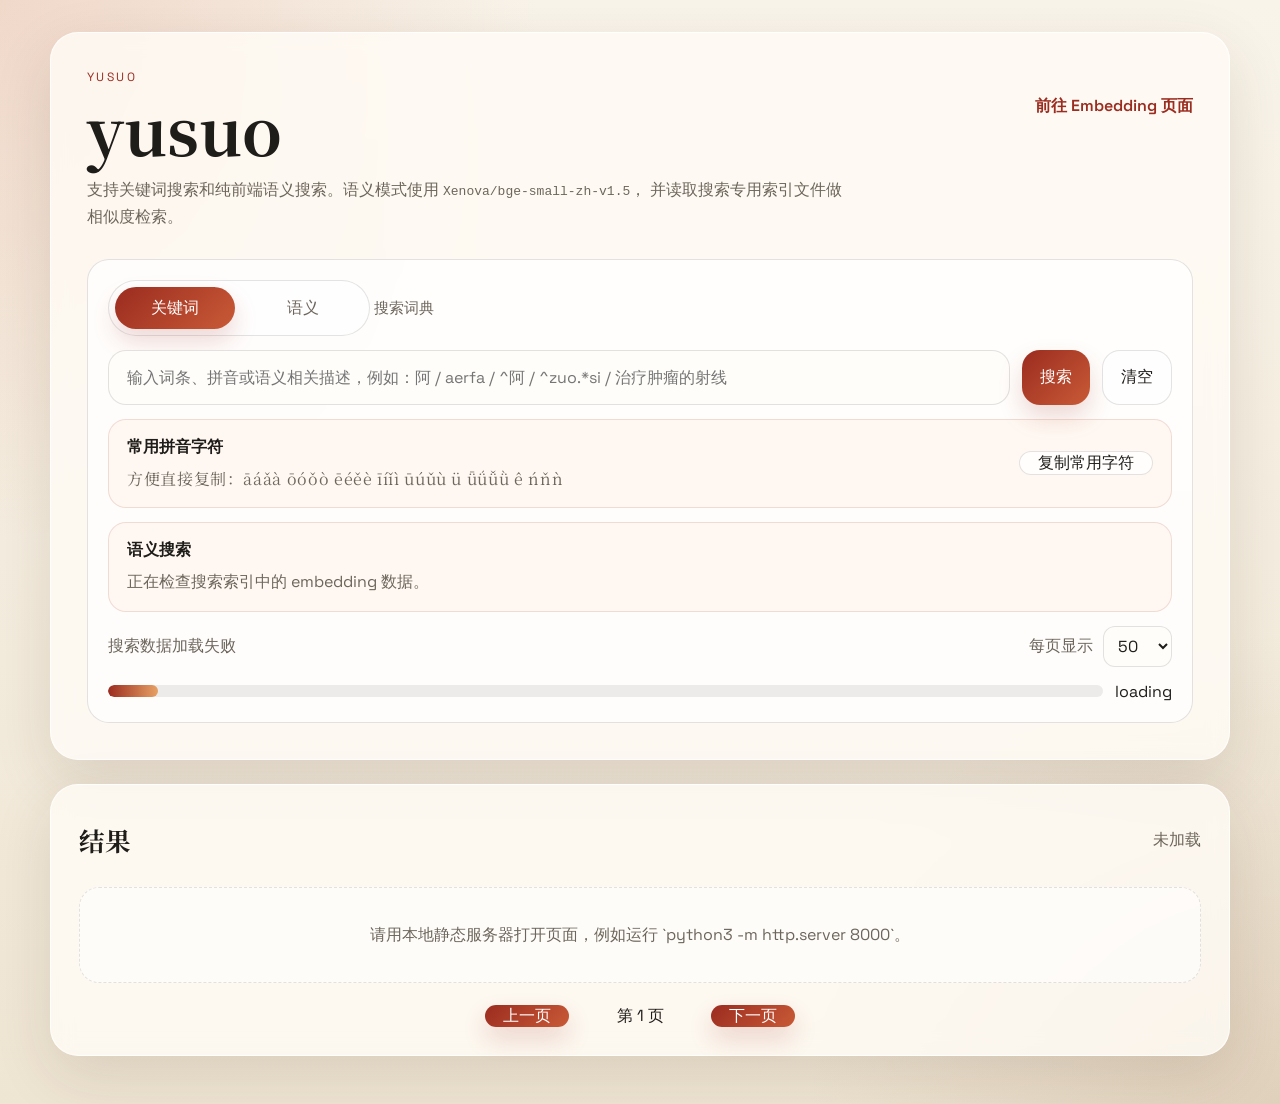
==== index.html @ 74fe1eaa "Initial yusuo dictionary frontend" ====
<!doctype html>
<html lang="zh-CN">
<head>
  <meta charset="UTF-8">
  <meta name="viewport" content="width=device-width, initial-scale=1.0">
  <title>yusuo</title>
  <link rel="preconnect" href="https://fonts.googleapis.com">
  <link rel="preconnect" href="https://fonts.gstatic.com" crossorigin>
  <link href="https://fonts.googleapis.com/css2?family=Noto+Serif+SC:wght@400;600;700&family=Space+Grotesk:wght@400;500;700&display=swap" rel="stylesheet">
  <link rel="stylesheet" href="./assets/styles.css">
</head>
<body>
  <main class="app-shell">
    <section class="hero">
      <p class="eyebrow">yusuo</p>
      <div class="page-head">
        <div>
      <h1>yusuo</h1>
      <p class="hero-copy">
        支持关键词搜索和纯前端语义搜索。语义模式使用 <code>Xenova/bge-small-zh-v1.5</code>，
        并读取搜索专用索引文件做相似度检索。
      </p>
        </div>
        <a class="text-link" href="./embedding.html">前往 Embedding 页面</a>
      </div>

      <div class="search-panel">
        <div class="mode-switch" role="tablist" aria-label="搜索模式">
          <button id="keywordModeButton" class="mode-button is-active" type="button">关键词</button>
          <button id="semanticModeButton" class="mode-button" type="button">语义</button>
        </div>

        <label class="search-label" for="searchInput">搜索词典</label>
        <div class="search-row">
          <input id="searchInput" type="search" placeholder="输入词条、拼音或语义相关描述，例如：阿 / aerfa / ^阿 / ^zuo.*si / 治疗肿瘤的射线" autocomplete="off">
          <button id="searchButton" type="button">搜索</button>
          <button id="clearButton" type="button" class="ghost-button">清空</button>
        </div>

        <div class="semantic-panel pinyin-helper-panel">
          <div class="semantic-copy">
            <strong>常用拼音字符</strong>
            <p>方便直接复制：āáǎà ōóǒò ēéěè īíǐì ūúǔù ü ǖǘǚǜ ê ńňǹ</p>
          </div>
          <div class="generator-actions">
            <button id="copyPinyinCharsButton" type="button" class="ghost-button">复制常用字符</button>
          </div>
        </div>

        <div class="semantic-panel">
          <div class="semantic-copy">
            <strong>语义搜索</strong>
            <p id="semanticStatus">正在检查搜索索引中的 embedding 数据。</p>
          </div>
        </div>

        <div class="toolbar">
          <span id="statusText">正在准备数据…</span>
          <label class="limit-picker" for="limitSelect">
            <span>每页显示</span>
            <select id="limitSelect">
              <option value="20">20</option>
              <option value="50" selected>50</option>
              <option value="100">100</option>
            </select>
          </label>
        </div>

        <div class="progress-wrap">
          <div class="progress-bar">
            <div id="progressFill" class="progress-fill"></div>
          </div>
          <span id="progressText">0%</span>
        </div>
      </div>
    </section>

    <section class="results-panel">
      <div class="results-head">
        <h2>结果</h2>
        <p id="resultMeta">等待加载…</p>
      </div>
      <div id="results" class="results"></div>
      <div class="pagination">
        <button id="prevButton" type="button">上一页</button>
        <span id="pageInfo">第 1 页</span>
        <button id="nextButton" type="button">下一页</button>
      </div>
    </section>
  </main>

  <template id="resultTemplate">
    <article class="card">
      <div class="card-top">
        <div>
          <h3 class="headword"></h3>
          <div class="pinyin-group">
            <span class="pinyin-tone"></span>
            <span class="pinyin-plain"></span>
          </div>
        </div>
        <span class="score-badge"></span>
      </div>
      <p class="definition"></p>
    </article>
  </template>

  <script src="./assets/app.js?v=20260331-9"></script>
</body>
</html>
---- assets/styles.css ----
:root {
  --bg: #f7f1e6;
  --paper: rgba(255, 252, 246, 0.82);
  --ink: #1f1d1a;
  --muted: #6d665c;
  --accent: #9b2c20;
  --accent-soft: #c95a36;
  --line: rgba(31, 29, 26, 0.12);
  --shadow: 0 20px 60px rgba(60, 34, 20, 0.12);
}

* {
  box-sizing: border-box;
}

body {
  margin: 0;
  min-height: 100vh;
  color: var(--ink);
  font-family: "Space Grotesk", sans-serif;
  background:
    radial-gradient(circle at top left, rgba(201, 90, 54, 0.18), transparent 32%),
    radial-gradient(circle at bottom right, rgba(139, 92, 54, 0.15), transparent 28%),
    linear-gradient(180deg, #f9f4ea 0%, #efe5d3 100%);
}

.app-shell {
  width: min(1180px, calc(100vw - 32px));
  margin: 0 auto;
  padding: 32px 0 48px;
}

.page-head {
  display: flex;
  align-items: flex-start;
  justify-content: space-between;
  gap: 20px;
}

.text-link {
  color: var(--accent);
  text-decoration: none;
  font-weight: 600;
}

.text-link:hover {
  text-decoration: underline;
}

.hero,
.results-panel {
  background: var(--paper);
  backdrop-filter: blur(10px);
  border: 1px solid rgba(255, 255, 255, 0.75);
  border-radius: 28px;
  box-shadow: var(--shadow);
}

.hero {
  padding: 36px;
}

.eyebrow {
  margin: 0 0 10px;
  text-transform: uppercase;
  letter-spacing: 0.2em;
  font-size: 12px;
  color: var(--accent);
}

h1,
h2,
.headword {
  font-family: "Noto Serif SC", serif;
}

h1 {
  margin: 0;
  font-size: clamp(2.1rem, 5vw, 4rem);
  line-height: 1.05;
}

.hero-copy {
  max-width: 760px;
  margin: 14px 0 0;
  color: var(--muted);
  line-height: 1.7;
}

.mini-note {
  margin: 0;
  max-width: none;
}

.search-panel {
  margin-top: 28px;
  padding: 20px;
  border-radius: 22px;
  background: rgba(255, 255, 255, 0.72);
  border: 1px solid var(--line);
}

.search-label,
.limit-picker span,
#statusText,
#resultMeta,
.definition,
.pinyin-plain {
  color: var(--muted);
}

.search-label {
  display: inline-block;
  margin-bottom: 10px;
  font-size: 0.92rem;
}

.search-row {
  display: grid;
  grid-template-columns: 1fr auto auto;
  gap: 12px;
}

input,
select,
button {
  font: inherit;
}

input,
textarea,
select {
  border: 1px solid var(--line);
  background: #fffdfa;
  color: var(--ink);
}

input {
  width: 100%;
  padding: 16px 18px;
  border-radius: 18px;
  outline: none;
}

input:focus,
textarea:focus,
select:focus {
  border-color: rgba(155, 44, 32, 0.45);
  box-shadow: 0 0 0 4px rgba(155, 44, 32, 0.1);
}

textarea {
  width: 100%;
  padding: 16px 18px;
  border-radius: 18px;
  outline: none;
  resize: vertical;
  min-height: 120px;
}

button {
  border: none;
  border-radius: 18px;
  padding: 0 18px;
  color: #fff;
  background: linear-gradient(135deg, var(--accent) 0%, var(--accent-soft) 100%);
  cursor: pointer;
  transition: transform 160ms ease, box-shadow 160ms ease, opacity 160ms ease;
  box-shadow: 0 12px 24px rgba(155, 44, 32, 0.18);
}

.ghost-button {
  color: var(--ink);
  background: rgba(255, 255, 255, 0.8);
  box-shadow: none;
  border: 1px solid var(--line);
}

button:hover:not(:disabled) {
  transform: translateY(-1px);
}

button:disabled {
  cursor: not-allowed;
  opacity: 0.5;
  box-shadow: none;
}

.toolbar,
.results-head,
.card-top,
.pagination {
  display: flex;
  align-items: center;
  justify-content: space-between;
  gap: 16px;
}

.toolbar {
  margin-top: 14px;
  flex-wrap: wrap;
}

.mode-switch {
  display: inline-flex;
  gap: 8px;
  margin-bottom: 14px;
  padding: 6px;
  border-radius: 999px;
  background: rgba(255, 255, 255, 0.72);
  border: 1px solid var(--line);
}

.mode-button {
  min-width: 120px;
  padding: 10px 14px;
  border-radius: 999px;
  background: transparent;
  color: var(--muted);
  box-shadow: none;
}

.mode-button.is-active {
  color: #fff;
  background: linear-gradient(135deg, var(--accent) 0%, var(--accent-soft) 100%);
  box-shadow: 0 12px 24px rgba(155, 44, 32, 0.18);
}

.semantic-panel {
  display: flex;
  align-items: center;
  justify-content: space-between;
  gap: 18px;
  margin-top: 14px;
  padding: 16px 18px;
  border-radius: 18px;
  background: rgba(255, 248, 241, 0.9);
  border: 1px solid rgba(155, 44, 32, 0.14);
}

.semantic-copy p {
  margin: 8px 0 0;
  line-height: 1.6;
  color: var(--muted);
}

.pinyin-helper-panel .semantic-copy p {
  font-family: "Noto Serif SC", serif;
  letter-spacing: 0.04em;
  word-break: break-word;
}

.limit-picker {
  display: flex;
  align-items: center;
  gap: 10px;
}

select {
  padding: 8px 10px;
  border-radius: 12px;
}

.results-panel {
  margin-top: 24px;
  padding: 28px;
}

.results-head h2 {
  margin: 0;
  font-size: 1.6rem;
}

.results {
  margin-top: 20px;
  display: grid;
  gap: 14px;
}

.form-panel,
.output-stack {
  display: grid;
  gap: 16px;
}

.generator-grid {
  display: grid;
  grid-template-columns: repeat(3, minmax(0, 1fr));
  gap: 14px;
}

.field {
  display: grid;
  gap: 8px;
}

.field span {
  color: var(--muted);
  font-size: 0.92rem;
}

.field-full {
  grid-column: 1 / -1;
}

.generator-actions {
  display: flex;
  flex-wrap: wrap;
  gap: 10px;
}

.progress-wrap {
  display: flex;
  align-items: center;
  gap: 12px;
  margin-top: 14px;
}

.progress-bar {
  flex: 1;
  height: 12px;
  overflow: hidden;
  border-radius: 999px;
  background: rgba(31, 29, 26, 0.08);
}

.progress-fill {
  width: 0;
  height: 100%;
  border-radius: inherit;
  background: linear-gradient(90deg, var(--accent) 0%, #e7a164 100%);
  transition: width 180ms ease;
}

.card {
  padding: 18px 20px;
  border-radius: 20px;
  background: rgba(255, 255, 255, 0.78);
  border: 1px solid var(--line);
}

.card-top {
  align-items: flex-start;
}

.score-badge {
  min-width: 94px;
  padding: 8px 10px;
  border-radius: 999px;
  text-align: center;
  font-size: 0.84rem;
  color: var(--accent);
  background: rgba(155, 44, 32, 0.08);
  border: 1px solid rgba(155, 44, 32, 0.14);
}

.headword {
  margin: 0;
  font-size: 1.45rem;
}

.pinyin-group {
  display: flex;
  flex-wrap: wrap;
  gap: 10px;
  justify-content: flex-end;
  text-align: right;
}

.pinyin-tone {
  font-weight: 700;
  color: var(--accent);
}

.definition {
  margin: 12px 0 0;
  line-height: 1.75;
}

.empty-state {
  padding: 36px 20px;
  text-align: center;
  border-radius: 20px;
  border: 1px dashed var(--line);
  color: var(--muted);
  background: rgba(255, 255, 255, 0.55);
}

.pagination {
  margin-top: 22px;
  justify-content: center;
}

#pageInfo {
  min-width: 110px;
  text-align: center;
}

@media (max-width: 720px) {
  .app-shell {
    width: min(100vw - 20px, 100%);
    padding-top: 20px;
  }

  .hero,
  .results-panel {
    padding: 18px;
    border-radius: 22px;
  }

  .search-row {
    grid-template-columns: 1fr;
  }

  .page-head,
  .generator-grid {
    grid-template-columns: 1fr;
    flex-direction: column;
  }

  .semantic-panel {
    flex-direction: column;
    align-items: stretch;
  }

  .card-top {
    flex-direction: column;
  }

  .pinyin-group {
    justify-content: flex-start;
    text-align: left;
  }
}
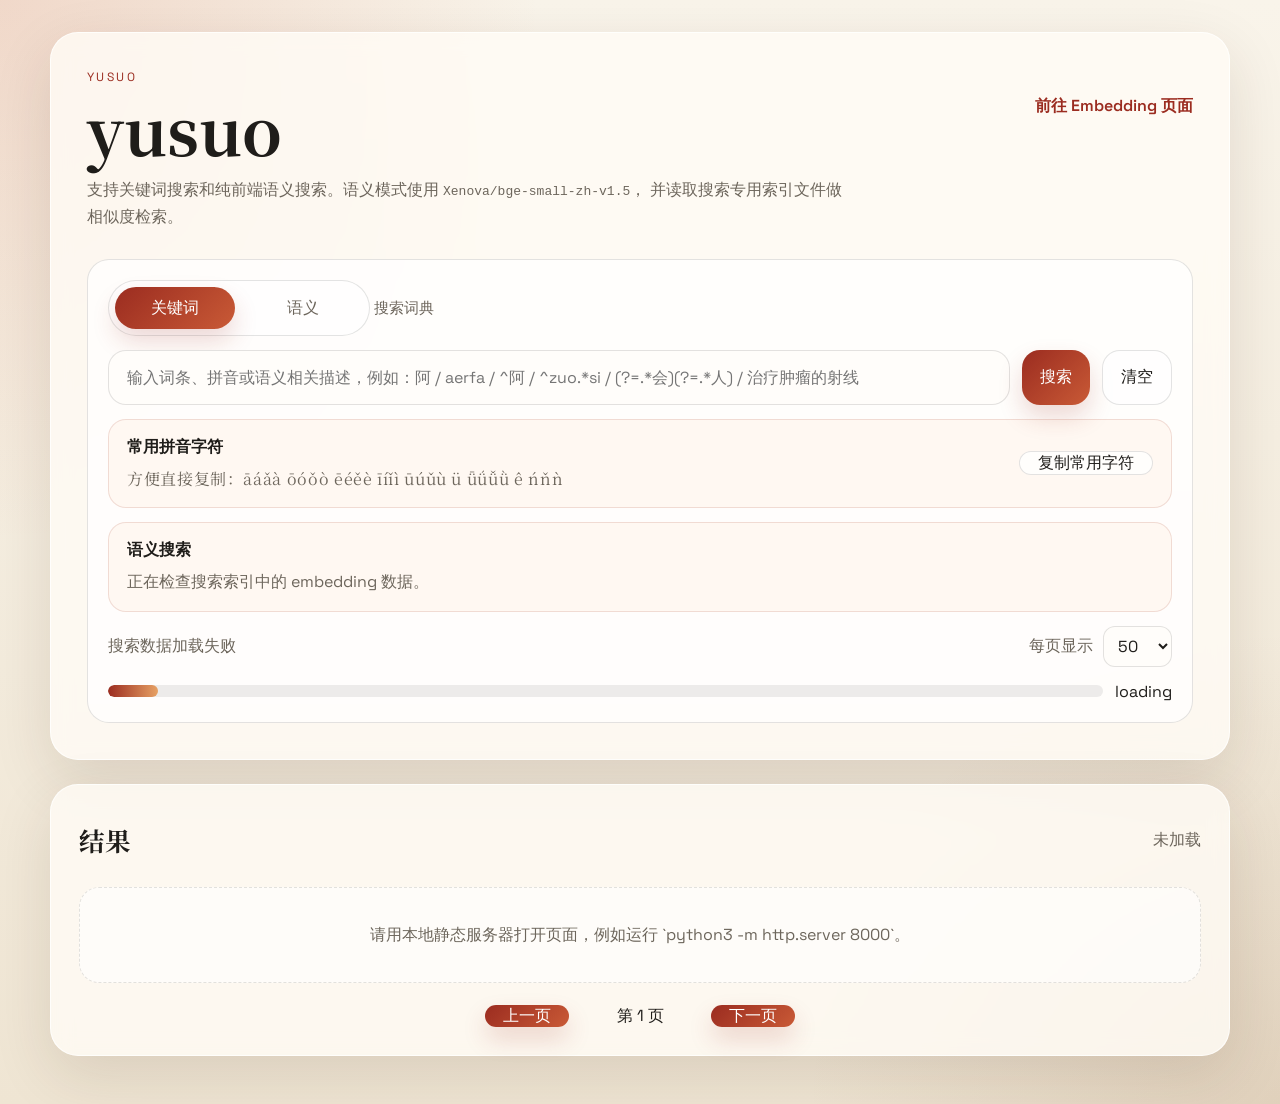
==== commit 8f90e191: "Update regex search placeholder example" ====
--- a/index.html
+++ b/index.html
@@ -32,7 +32,7 @@
 
         <label class="search-label" for="searchInput">搜索词典</label>
         <div class="search-row">
-          <input id="searchInput" type="search" placeholder="输入词条、拼音或语义相关描述，例如：阿 / aerfa / ^阿 / ^zuo.*si / 治疗肿瘤的射线" autocomplete="off">
+          <input id="searchInput" type="search" placeholder="输入词条、拼音或语义相关描述，例如：阿 / aerfa / ^阿 / ^zuo.*si / (?=.*会)(?=.*人) / 治疗肿瘤的射线" autocomplete="off">
           <button id="searchButton" type="button">搜索</button>
           <button id="clearButton" type="button" class="ghost-button">清空</button>
         </div>
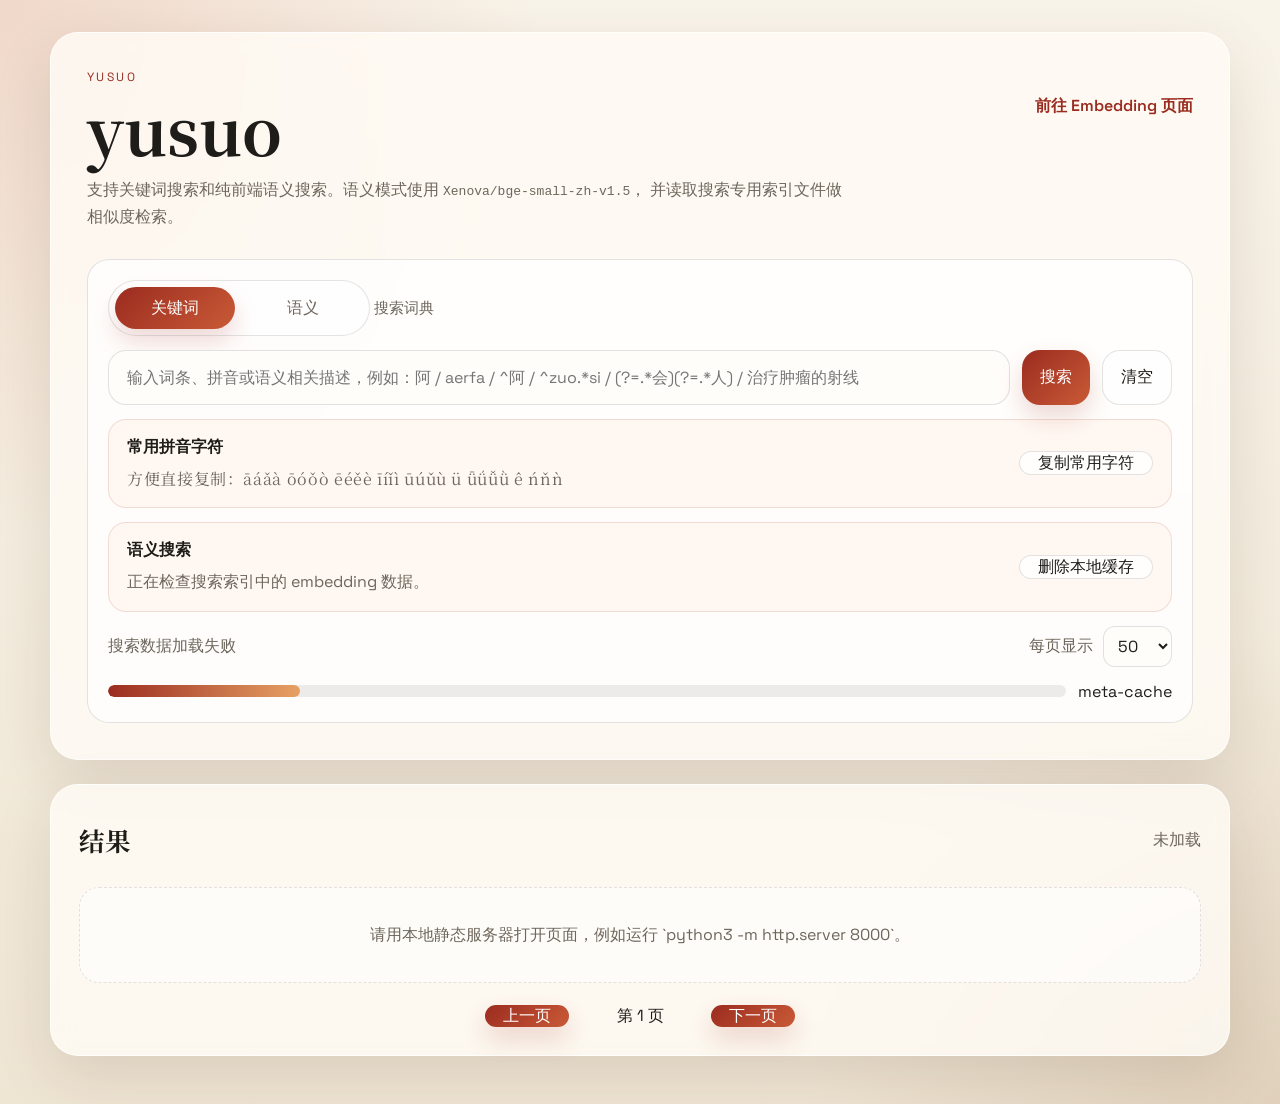
==== commit ff8cfb63: "对数据做本地缓存" ====
--- a/index.html
+++ b/index.html
@@ -15,11 +15,11 @@
       <p class="eyebrow">yusuo</p>
       <div class="page-head">
         <div>
-      <h1>yusuo</h1>
-      <p class="hero-copy">
-        支持关键词搜索和纯前端语义搜索。语义模式使用 <code>Xenova/bge-small-zh-v1.5</code>，
-        并读取搜索专用索引文件做相似度检索。
-      </p>
+          <h1>yusuo</h1>
+          <p class="hero-copy">
+            支持关键词搜索和纯前端语义搜索。语义模式使用 <code>Xenova/bge-small-zh-v1.5</code>，
+            并读取搜索专用索引文件做相似度检索。
+          </p>
         </div>
         <a class="text-link" href="./embedding.html">前往 Embedding 页面</a>
       </div>
@@ -51,6 +51,11 @@
           <div class="semantic-copy">
             <strong>语义搜索</strong>
             <p id="semanticStatus">正在检查搜索索引中的 embedding 数据。</p>
+          </div>
+          <div class="generator-actions">
+            <button id="clearEmbeddingCacheButton" type="button" class="ghost-button">
+              删除本地缓存
+            </button>
           </div>
         </div>
 
@@ -105,6 +110,6 @@
     </article>
   </template>
 
-  <script src="./assets/app.js?v=20260331-9"></script>
+  <script src="./assets/app.js?v=20260402-1"></script>
 </body>
-</html>
+</html>
